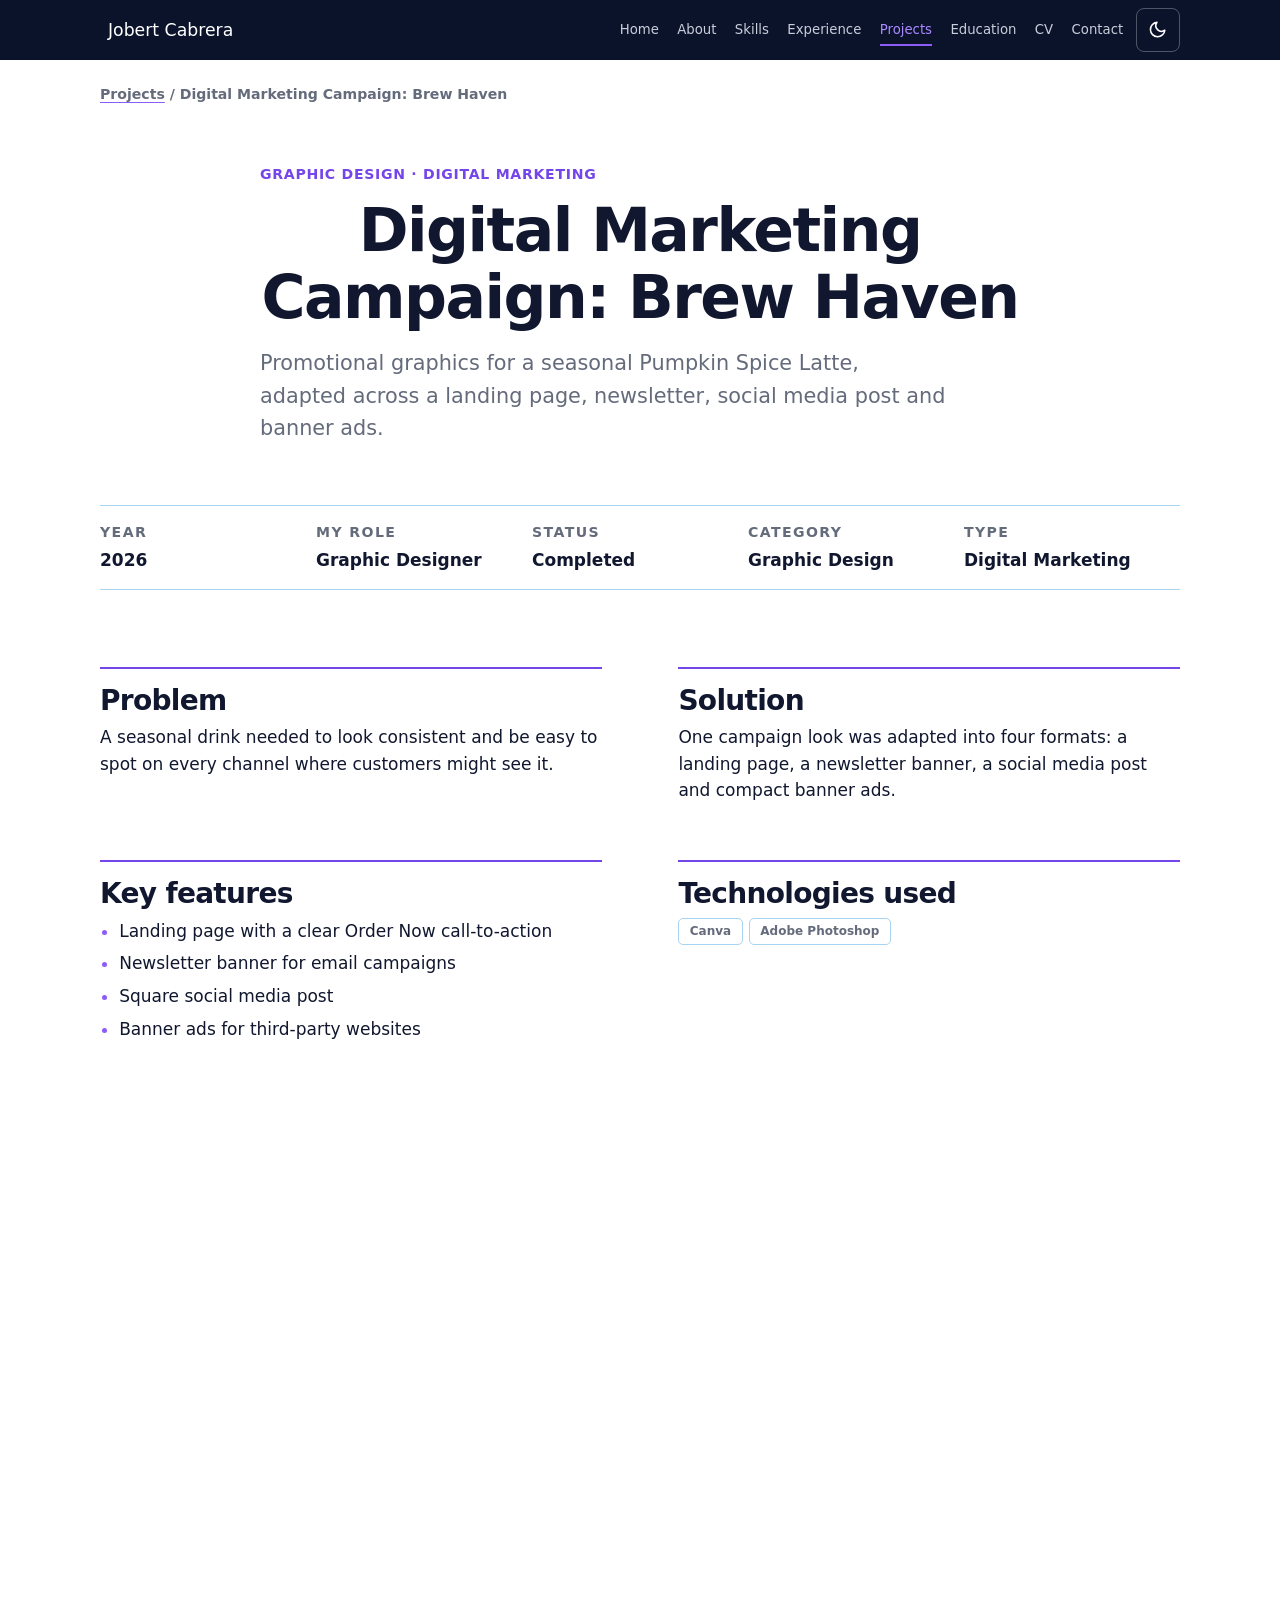
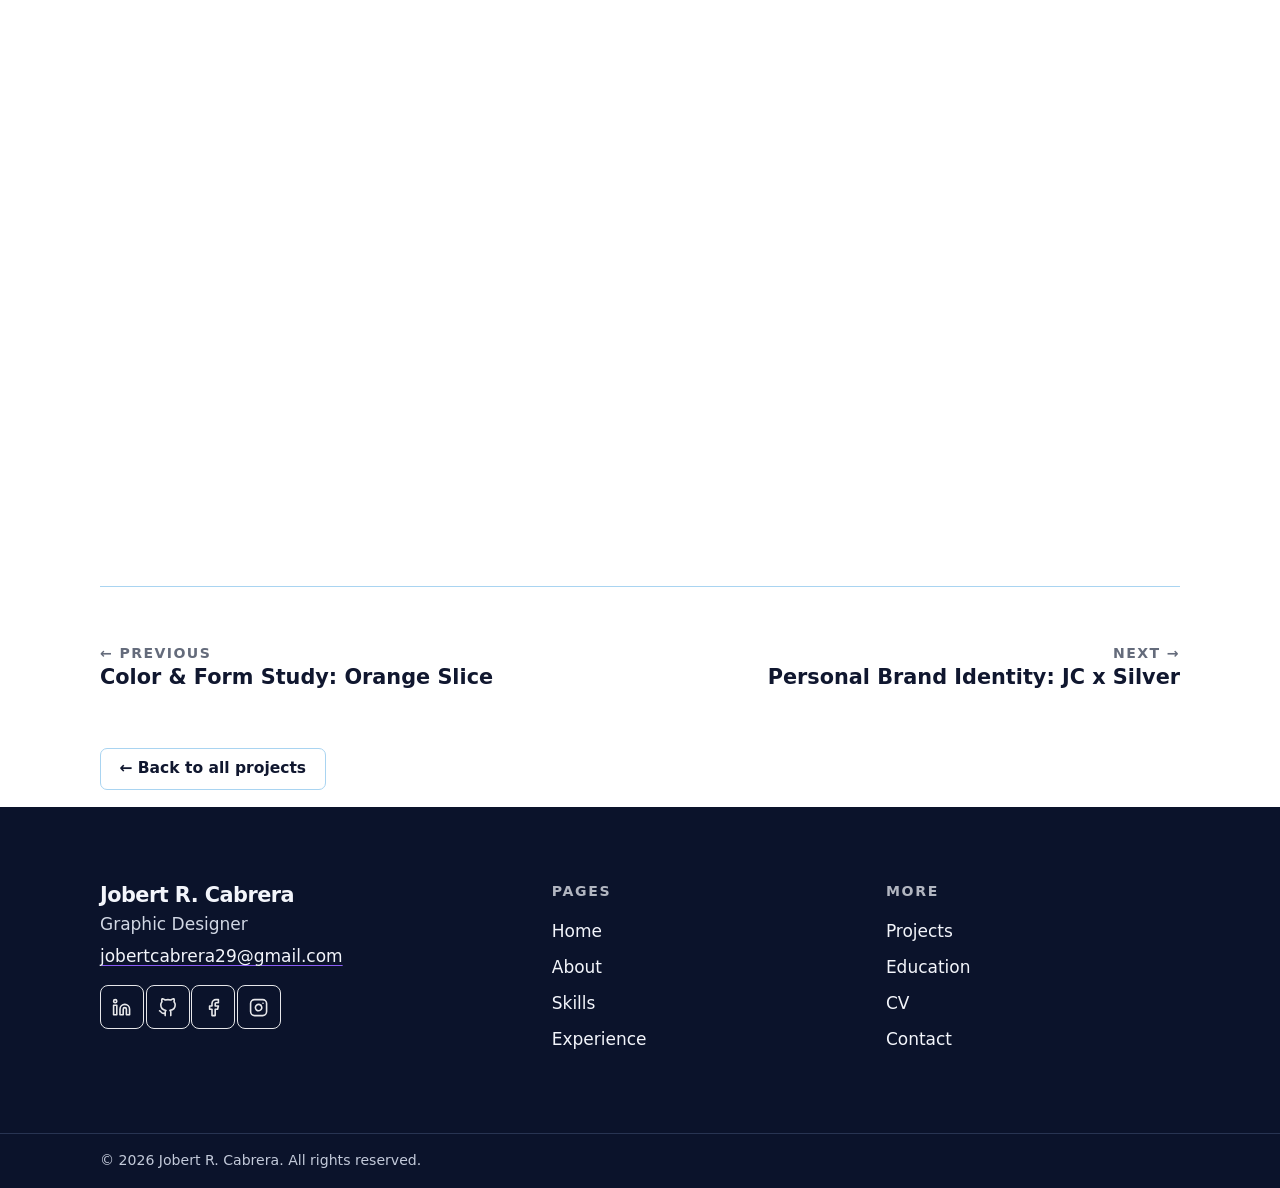
==== projects/brew-haven/index.html @ 99c91511 "Add files via upload" ====
<!DOCTYPE html>
<html lang="en">
<head>
<meta charset="utf-8">
<meta name="viewport" content="width=device-width, initial-scale=1">
<title>Digital Marketing Campaign: Brew Haven | Jobert Cabrera</title>
<meta name="description" content="Promotional graphics for a seasonal Pumpkin Spice Latte, adapted across a landing page, newsletter, social media post and banner ads.">
<meta name="author" content="Jobert R. Cabrera">
<link rel="canonical" href="https://YOUR-USERNAME.github.io/Web_Portfolio/projects/brew-haven/">
<meta property="og:type" content="website">
<meta property="og:site_name" content="Jobert Cabrera Portfolio">
<meta property="og:title" content="Digital Marketing Campaign: Brew Haven | Jobert Cabrera">
<meta property="og:description" content="Promotional graphics for a seasonal Pumpkin Spice Latte, adapted across a landing page, newsletter, social media post and banner ads.">
<meta property="og:url" content="https://YOUR-USERNAME.github.io/Web_Portfolio/projects/brew-haven/">
<meta property="og:image" content="https://YOUR-USERNAME.github.io/Web_Portfolio/assets/og-image.jpg">
<meta property="og:image:width" content="1200">
<meta property="og:image:height" content="630">
<meta property="og:image:alt" content="Jobert Cabrera, graphic designer, with a selection of brand and campaign artwork">
<meta name="twitter:card" content="summary_large_image">
<meta http-equiv="Content-Security-Policy" content="default-src 'self'; script-src 'self'; style-src 'self' https://fonts.googleapis.com; font-src https://fonts.gstatic.com; img-src 'self' data:; connect-src 'self' https://formspree.io; form-action https://formspree.io; object-src 'none'; base-uri 'self';">
<link rel="icon" type="image/svg+xml" href="../../favicon.svg">
<script src="../../js/theme-init.js"></script>
<link rel="preconnect" href="https://fonts.googleapis.com">
<link rel="preconnect" href="https://fonts.gstatic.com" crossorigin>
<link rel="stylesheet" href="https://fonts.googleapis.com/css2?family=Fraunces:ital,wght@0,400;0,600;1,400&family=Hanken+Grotesk:wght@400;500;600;700&display=swap">
<link rel="stylesheet" href="../../css/style.css">
</head>
<body data-root="../../" data-page="projects">
<a class="skip-link" href="#main">Skip to content</a>
<header id="site-header"><noscript><p class="container"><a href="../../index.html">Home</a> · <a href="../../projects.html">Projects</a> · <a href="../../contact.html">Contact</a></p></noscript></header>
<main id="main">
<div class="container">
  <article id="project-detail" data-id="brew-haven"><noscript><p>Please enable JavaScript to view this project, or return to the <a href="../../projects.html">Projects page</a>.</p></noscript></article>
</div>
</main>
<footer id="site-footer"></footer>
<script src="../../data/projects-data.js" defer></script>
<script src="../../js/site.js" defer></script>
<script src="../../js/projects.js" defer></script>
</body>
</html>
---- css/style.css ----
/* ==========================================================================
   Jobert Cabrera — Portfolio design system (single stylesheet)
   Sections: 1 Tokens · 2 Base · 3 Layout · 4 Header · 5 Buttons/tags
            6 Hero · 7 Cards & project grid · 8 Page sections · 9 Detail page
            10 Forms · 11 Footer · 12 Motion & utilities
   ========================================================================== */

/* 1. TOKENS ---------------------------------------------------------------- */
:root {
    color-scheme: light;
    --paper: #f5f2eb;
    --surface: #fbf9f4;
    --surface-2: #ece7dc;
    --ink: #16140f;
    --muted: #5a554a;
    --line: #d8d2c4;
    --accent: #b8381a;        /* text/links on paper (AA) */
    --accent-strong: #e0532a; /* decorative marks only */
    --on-ink: #f5f2eb;
    --mat: #ffffff;           /* neutral mat behind artwork, same in both themes */
    --ok: #1d6b3a;
    --err: #b3261e;
    --shadow: 0 1px 2px rgba(22, 20, 15, .06), 0 8px 24px rgba(22, 20, 15, .06);

    --font-display: "Fraunces", "Iowan Old Style", Georgia, "Times New Roman", serif;
    --font-body: "Hanken Grotesk", system-ui, -apple-system, "Segoe UI", Roboto, Arial, sans-serif;

    --step--1: clamp(.82rem, .8rem + .1vw, .9rem);
    --step-0: clamp(1rem, .97rem + .15vw, 1.0625rem);
    --step-1: clamp(1.15rem, 1.08rem + .35vw, 1.3rem);
    --step-2: clamp(1.4rem, 1.25rem + .7vw, 1.75rem);
    --step-3: clamp(1.8rem, 1.5rem + 1.4vw, 2.5rem);
    --step-4: clamp(2.3rem, 1.7rem + 2.8vw, 3.75rem);
    --step-5: clamp(2.9rem, 1.9rem + 4.6vw, 5.5rem);

    --space-1: .5rem;
    --space-2: 1rem;
    --space-3: 1.5rem;
    --space-4: 2.5rem;
    --space-5: clamp(3rem, 6vw, 5rem);
    --space-6: clamp(4rem, 9vw, 7.5rem);

    --radius: 6px;
    --radius-lg: 14px;
    --container: 1200px;
    --gutter: clamp(1rem, 4vw, 2.5rem);
    --header-h: 68px;
    --ease: cubic-bezier(.2, .7, .2, 1);
}

:root[data-theme="dark"] {
    --paper: #12110f;
    --surface: #1a1816;
    --surface-2: #26231f;
    --ink: #f2eee6;
    --muted: #aaa398;
    --line: #36322c;
    --accent: #ff8a5c;
    --accent-strong: #ff8a5c;
    --on-ink: #12110f;
    --ok: #6fd18f;
    --err: #ff8f86;
    --shadow: 0 1px 2px rgba(0, 0, 0, .4), 0 8px 24px rgba(0, 0, 0, .35);
    color-scheme: dark;
}

/* 2. BASE ------------------------------------------------------------------ */
*, *::before, *::after { box-sizing: border-box; }
html { -webkit-text-size-adjust: 100%; scroll-behavior: smooth; scroll-padding-top: calc(var(--header-h) + 1rem); }
body {
    margin: 0;
    background: var(--paper);
    color: var(--ink);
    font: 400 var(--step-0)/1.65 var(--font-body);
    text-rendering: optimizeLegibility;
    -webkit-font-smoothing: antialiased;
    overflow-x: hidden;
}
img, picture { display: block; max-width: 100%; }
.portrait__frame picture, .project-card__media picture, .shot__btn picture { width: 100%; height: 100%; }
h1, h2, h3, h4 { margin: 0; font-family: var(--font-display); font-weight: 600; line-height: 1.12; letter-spacing: -.015em; text-wrap: balance; }
h1 { font-size: var(--step-4); }
h2 { font-size: var(--step-3); }
h3 { font-size: var(--step-1); }
h4 { font-size: var(--step-0); font-family: var(--font-body); font-weight: 700; letter-spacing: 0; }
p { margin: 0 0 1em; text-wrap: pretty; }
ul, ol { margin: 0; padding: 0; }
a { color: inherit; text-decoration-color: var(--accent-strong); text-underline-offset: .2em; text-decoration-thickness: 1px; }
a:hover { color: var(--accent); }
:focus-visible { outline: 3px solid var(--accent); outline-offset: 3px; border-radius: 3px; }
::selection { background: var(--accent-strong); color: #16140f; }

.skip-link {
    position: absolute; left: var(--gutter); top: -4rem; z-index: 200;
    background: var(--ink); color: var(--on-ink); padding: .7rem 1rem; border-radius: var(--radius);
}
.skip-link:focus { top: .75rem; color: var(--on-ink); }

.visually-hidden {
    position: absolute !important; width: 1px; height: 1px; margin: -1px; padding: 0;
    overflow: hidden; clip: rect(0 0 0 0); white-space: nowrap; border: 0;
}

/* 3. LAYOUT ---------------------------------------------------------------- */
.container { width: 100%; max-width: var(--container); margin-inline: auto; padding-inline: var(--gutter); }
.section { padding-block: var(--space-6); }
.section--tight { padding-block: var(--space-5); }
.section--rule { border-top: 1px solid var(--line); }

.kicker {
    display: inline-flex; align-items: center; gap: .6rem;
    font: 700 var(--step--1)/1 var(--font-body); letter-spacing: .14em; text-transform: uppercase; color: var(--accent);
    margin-bottom: var(--space-2);
}
.kicker::before { content: ""; width: 2rem; height: 2px; background: var(--accent-strong); }

.page-head { padding-top: var(--space-5); padding-bottom: var(--space-4); max-width: 52rem; }
.page-head h1 { margin-bottom: var(--space-2); }
.lede { font-size: var(--step-1); color: var(--muted); max-width: 44rem; line-height: 1.55; }

.section-head { display: flex; justify-content: space-between; align-items: end; gap: var(--space-3); flex-wrap: wrap; margin-bottom: var(--space-4); }
.section-head h2 { max-width: 28ch; }

/* 4. HEADER ---------------------------------------------------------------- */
.site-header {
    min-height: var(--header-h);
    position: sticky; top: 0; z-index: 100;
    background: var(--paper); border-bottom: 1px solid var(--line);
}
.site-header__inner { display: flex; align-items: center; justify-content: space-between; gap: var(--space-2); min-height: var(--header-h); }
.brand { display: inline-flex; align-items: center; gap: .65rem; text-decoration: none; font: 600 1.15rem/1 var(--font-display); letter-spacing: -.01em; white-space: nowrap; }
.brand:hover { color: var(--ink); }
.brand__mark {
    display: grid; place-items: center; width: 2.25rem; height: 2.25rem; border-radius: var(--radius);
    background: var(--ink); color: var(--on-ink); font: 700 .95rem/1 var(--font-display); position: relative;
}
.brand__mark::after { content: ""; position: absolute; left: .55rem; right: .55rem; bottom: .38rem; height: 2px; background: var(--accent-strong); }

.nav { display: flex; align-items: center; gap: .25rem; }
.nav__list { display: flex; list-style: none; gap: .1rem; }
.nav__link {
    display: block; padding: .55rem .7rem; text-decoration: none; font-size: .95rem; font-weight: 600; color: var(--muted);
    border-radius: var(--radius); position: relative;
}
.nav__link:hover { color: var(--ink); }
.nav__link[aria-current="page"] { color: var(--ink); }
.nav__link[aria-current="page"]::after { content: ""; position: absolute; left: .7rem; right: .7rem; bottom: .2rem; height: 2px; background: var(--accent-strong); }

.icon-btn {
    display: inline-grid; place-items: center; width: 2.75rem; height: 2.75rem; padding: 0;
    background: transparent; color: var(--ink); border: 1px solid var(--line); border-radius: var(--radius); cursor: pointer;
    transition: border-color .2s, background-color .2s;
}
.icon-btn:hover { border-color: var(--ink); }
.icon-btn svg { width: 1.2rem; height: 1.2rem; }
.theme-toggle .icon-sun { display: none; }
:root[data-theme="dark"] .theme-toggle .icon-sun { display: block; }
:root[data-theme="dark"] .theme-toggle .icon-moon { display: none; }

.nav-toggle { display: none; }
.nav-toggle__bars, .nav-toggle__bars::before, .nav-toggle__bars::after {
    display: block; width: 1.25rem; height: 2px; background: currentColor; border-radius: 2px; transition: transform .25s var(--ease), background-color .2s;
}
.nav-toggle__bars { position: relative; }
.nav-toggle__bars::before, .nav-toggle__bars::after { content: ""; position: absolute; left: 0; }
.nav-toggle__bars::before { top: -6px; }
.nav-toggle__bars::after { top: 6px; }
.nav-toggle[aria-expanded="true"] .nav-toggle__bars { background: transparent; }
.nav-toggle[aria-expanded="true"] .nav-toggle__bars::before { transform: translateY(6px) rotate(45deg); }
.nav-toggle[aria-expanded="true"] .nav-toggle__bars::after { transform: translateY(-6px) rotate(-45deg); }

@media (max-width: 980px) {
    .nav-toggle { display: inline-grid; }
    .nav__list {
        position: absolute; left: 0; right: 0; top: 100%;
        flex-direction: column; gap: 0; padding: .5rem var(--gutter) 1.25rem;
        background: var(--paper); border-bottom: 1px solid var(--line); box-shadow: var(--shadow);
        visibility: hidden; opacity: 0; transform: translateY(-.5rem);
        transition: opacity .2s, transform .25s var(--ease), visibility 0s .25s;
    }
    .nav__list.is-open { visibility: visible; opacity: 1; transform: none; transition-delay: 0s; }
    .nav__link { padding: .95rem .25rem; font-size: 1.05rem; border-bottom: 1px solid var(--line); border-radius: 0; }
    .nav__link[aria-current="page"]::after { left: .25rem; right: auto; width: 2rem; bottom: .55rem; }
    .nav__list li:last-child .nav__link { border-bottom: 0; }
}

/* 5. BUTTONS / TAGS -------------------------------------------------------- */
.btn {
    display: inline-flex; align-items: center; justify-content: center; gap: .55rem;
    min-height: 2.9rem; padding: .7rem 1.4rem; border-radius: var(--radius); border: 1.5px solid var(--ink);
    font: 700 .97rem/1.2 var(--font-body); text-decoration: none; cursor: pointer; text-align: center;
    transition: background-color .2s, color .2s, border-color .2s, transform .2s var(--ease);
}
.btn svg { width: 1.05rem; height: 1.05rem; flex: none; transition: transform .2s var(--ease); }
.btn:hover svg.arrow { transform: translateX(3px); }
.btn--primary { background: var(--ink); color: var(--on-ink); }
.btn--primary:hover { background: var(--accent); border-color: var(--accent); color: var(--paper); }
:root[data-theme="dark"] .btn--primary:hover { color: #12110f; }
.btn--ghost { background: transparent; color: var(--ink); }
.btn--ghost:hover { background: var(--ink); color: var(--on-ink); }
.btn[aria-disabled="true"] { opacity: .55; cursor: not-allowed; pointer-events: none; }
.btn-row { display: flex; flex-wrap: wrap; gap: .75rem; }

.tags { display: flex; flex-wrap: wrap; gap: .4rem; list-style: none; }
.tag {
    display: inline-block; padding: .25rem .65rem; border: 1px solid var(--line); border-radius: 999px;
    font-size: var(--step--1); font-weight: 600; color: var(--muted); background: transparent; line-height: 1.4;
}
button.tag { cursor: pointer; font-family: inherit; }
button.tag:hover { border-color: var(--ink); color: var(--ink); }

.text-link { font-weight: 700; text-decoration: none; border-bottom: 1.5px solid var(--accent-strong); padding-bottom: 1px; }
.text-link:hover { color: var(--accent); }

/* 6. HERO ------------------------------------------------------------------ */
.hero { padding-block: var(--space-5) var(--space-6); }
.hero__grid { display: grid; grid-template-columns: minmax(0, 1.35fr) minmax(0, 1fr); gap: clamp(2rem, 6vw, 6rem); align-items: center; }
.hero h1 { font-size: var(--step-5); font-weight: 600; letter-spacing: -.03em; line-height: 1; margin-bottom: var(--space-3); }
.hero h1 em { font-style: italic; font-weight: 400; color: var(--accent); }
.hero__role { font: 700 var(--step--1)/1.2 var(--font-body); letter-spacing: .14em; text-transform: uppercase; color: var(--muted); margin-bottom: var(--space-3); }
.hero__tagline { font: italic 400 var(--step-2)/1.3 var(--font-display); margin-bottom: var(--space-2); max-width: 28ch; }
.hero__intro { color: var(--muted); max-width: 40rem; margin-bottom: var(--space-4); }
.portrait { margin: 0; position: relative; justify-self: end; width: min(100%, 26rem); }
.portrait__frame { aspect-ratio: 4 / 5; overflow: hidden; border-radius: 12rem 12rem var(--radius-lg) var(--radius-lg); background: var(--surface-2); border: 1px solid var(--line); }
.portrait__frame img { width: 100%; height: 100%; object-fit: cover; object-position: 50% 18%; }
.portrait__badge {
    position: absolute; left: -1.25rem; bottom: 1.75rem; background: var(--ink); color: var(--on-ink);
    padding: .6rem 1rem; border-radius: var(--radius); font-size: var(--step--1); font-weight: 700; line-height: 1.3; box-shadow: var(--shadow);
}
.portrait__badge span { display: block; font-weight: 500; opacity: .75; }

@media (max-width: 860px) {
    .hero__grid { grid-template-columns: 1fr; }
    .portrait { justify-self: start; width: min(100%, 19rem); order: -1; }
    .portrait__badge { left: auto; right: -.5rem; }
}

/* 7. CARDS & PROJECT GRID -------------------------------------------------- */
.project-grid { display: grid; grid-template-columns: repeat(auto-fill, minmax(min(100%, 19rem), 1fr)); gap: var(--space-4) var(--space-3); list-style: none; }
.project-grid--featured { grid-template-columns: repeat(3, minmax(0, 1fr)); }
@media (max-width: 900px) { .project-grid--featured { grid-template-columns: repeat(auto-fill, minmax(min(100%, 17rem), 1fr)); } }

.project-card { display: flex; flex-direction: column; position: relative; }
.project-card[hidden] { display: none; }
.project-card__media {
    display: block; aspect-ratio: 4 / 3; overflow: hidden; border-radius: var(--radius-lg); background: var(--mat);
    border: 1px solid var(--line); margin-bottom: var(--space-2);
}
.project-card__media img { width: 100%; height: 100%; object-fit: cover; transition: transform .6s var(--ease); }
.project-card:hover .project-card__media img { transform: scale(1.035); }
.project-card__meta { display: flex; flex-wrap: wrap; gap: .25rem .75rem; font-size: var(--step--1); font-weight: 700; letter-spacing: .06em; text-transform: uppercase; color: var(--accent); margin-bottom: .4rem; }
.project-card h3 { font-size: var(--step-2); margin-bottom: .5rem; }
.project-card h3 a { text-decoration: none; }
.project-card h3 a::after { content: ""; position: absolute; inset: 0; } /* whole card is clickable, one link in tab order */
.project-card:hover h3 a { color: var(--accent); }
.project-card p { color: var(--muted); font-size: .97rem; margin-bottom: 1rem; }
.project-card .tags { margin-top: auto; margin-bottom: 1rem; }
.project-card__foot { display: flex; justify-content: space-between; align-items: center; gap: 1rem; font-size: var(--step--1); color: var(--muted); border-top: 1px solid var(--line); padding-top: .8rem; }
.project-card__foot > span:last-child { white-space: nowrap; }
.project-card__foot a { position: relative; z-index: 2; font-weight: 700; }

/* Filters */
.filters { border-block: 1px solid var(--line); padding-block: var(--space-3); margin-bottom: var(--space-4); display: grid; gap: var(--space-2); }
.search-field { position: relative; }
.search-field svg { position: absolute; left: 1rem; top: 50%; transform: translateY(-50%); width: 1.15rem; height: 1.15rem; color: var(--muted); pointer-events: none; }
.search-field input[type="search"] { padding-left: 2.9rem; }
.filter-selects { display: grid; grid-template-columns: repeat(4, minmax(0, 1fr)); gap: var(--space-2); }
@media (max-width: 760px) { .filter-selects { grid-template-columns: repeat(2, minmax(0, 1fr)); } }
@media (max-width: 420px) { .filter-selects { grid-template-columns: 1fr; } }
.filters__status { display: flex; flex-wrap: wrap; align-items: center; gap: .6rem 1rem; min-height: 2.25rem; }
.filters__count { font-weight: 700; margin: 0; }
.active-filters { display: flex; flex-wrap: wrap; gap: .4rem; list-style: none; }
.active-filters .tag { display: inline-flex; align-items: center; gap: .4rem; color: var(--ink); border-color: var(--ink); padding-right: .5rem; }
.active-filters .tag span[aria-hidden] { font-size: 1.1em; line-height: 1; }
.empty-state { border: 1.5px dashed var(--line); border-radius: var(--radius-lg); padding: var(--space-5) var(--space-3); text-align: center; }
.empty-state h2 { font-size: var(--step-2); margin-bottom: .5rem; }
.empty-state p { color: var(--muted); }

/* 8. PAGE SECTIONS --------------------------------------------------------- */
.pillars { display: grid; grid-template-columns: repeat(3, minmax(0, 1fr)); gap: var(--space-4); list-style: none; counter-reset: pillar; }
.pillars li { border-top: 2px solid var(--ink); padding-top: var(--space-2); counter-increment: pillar; }
.pillars li::before { content: counter(pillar, decimal-leading-zero); display: block; font: 600 var(--step--1)/1 var(--font-body); letter-spacing: .12em; color: var(--accent); margin-bottom: .75rem; }
.pillars h3 { margin-bottom: .5rem; }
.pillars p { color: var(--muted); margin: 0; }
@media (max-width: 760px) { .pillars { grid-template-columns: 1fr; gap: var(--space-3); } }

.cta-band { background: var(--ink); color: var(--on-ink); border-radius: var(--radius-lg); padding: var(--space-5) clamp(1.5rem, 5vw, 4rem); display: flex; justify-content: space-between; align-items: center; gap: var(--space-3); flex-wrap: wrap; }
.cta-band h2 { max-width: 20ch; color: inherit; }
.cta-band .btn--primary { background: var(--on-ink); color: var(--ink); border-color: var(--on-ink); }
.cta-band .btn--primary:hover { background: var(--accent-strong); border-color: var(--accent-strong); color: #16140f; }
.cta-band .btn--ghost { color: var(--on-ink); border-color: var(--on-ink); }
.cta-band .btn--ghost:hover { background: var(--on-ink); color: var(--ink); }

.about-grid { display: grid; grid-template-columns: minmax(0, 1fr) minmax(0, 1.5fr); gap: clamp(2rem, 6vw, 5rem); align-items: start; }
.about-grid .portrait { justify-self: start; position: sticky; top: calc(var(--header-h) + 1.5rem); }
@media (max-width: 860px) { .about-grid { grid-template-columns: 1fr; } .about-grid .portrait { position: static; width: min(100%, 19rem); } }
.prose p { max-width: 42rem; }
.facts { display: grid; grid-template-columns: max-content 1fr; gap: 0 var(--space-3); margin: var(--space-4) 0 0; border-top: 1px solid var(--line); }
.facts dt, .facts dd { padding: .85rem 0; border-bottom: 1px solid var(--line); margin: 0; }
.facts dt { font-size: var(--step--1); font-weight: 700; letter-spacing: .08em; text-transform: uppercase; color: var(--muted); padding-top: 1rem; }
.facts dd { overflow-wrap: anywhere; }
@media (max-width: 520px) { .facts { grid-template-columns: 1fr; } .facts dt { border-bottom: 0; padding-bottom: 0; } }

.skill-groups { display: grid; grid-template-columns: repeat(2, minmax(0, 1fr)); gap: var(--space-3); }
@media (max-width: 760px) { .skill-groups { grid-template-columns: 1fr; } }
.skill-group { border: 1px solid var(--line); border-radius: var(--radius-lg); padding: var(--space-3); background: var(--surface); }
.skill-group--wide { grid-column: 1 / -1; }
.skill-group h2 { font-size: var(--step-2); margin-bottom: .35rem; }
.skill-group > p { color: var(--muted); font-size: .95rem; }
.skill-list { list-style: none; margin-top: var(--space-2); }
.skill-list li { display: flex; justify-content: space-between; align-items: center; gap: 1rem; padding: .8rem 0; border-top: 1px solid var(--line); }
.skill-list .level { font-size: var(--step--1); font-weight: 700; color: var(--accent); letter-spacing: .04em; white-space: nowrap; }
.skill-group .tags { margin-top: var(--space-2); }

.timeline { list-style: none; position: relative; margin-left: .6rem; padding-left: var(--space-4); border-left: 2px solid var(--line); }
.timeline__item { position: relative; padding-bottom: var(--space-4); }
.timeline__item::before { content: ""; position: absolute; left: calc(-1 * var(--space-4) - 7px); top: .45rem; width: 12px; height: 12px; border-radius: 50%; background: var(--accent-strong); box-shadow: 0 0 0 4px var(--paper); }
.timeline__date { font-size: var(--step--1); font-weight: 700; letter-spacing: .1em; text-transform: uppercase; color: var(--accent); margin-bottom: .35rem; }
.timeline__org { color: var(--muted); margin-bottom: var(--space-2); }
.timeline h2 { font-size: var(--step-2); }
.timeline h4 { margin: var(--space-2) 0 .4rem; }
.bullet-list { padding-left: 1.2rem; }
.bullet-list li { margin-bottom: .4rem; }
.bullet-list li::marker { color: var(--accent-strong); }

.card { background: var(--surface); border: 1px solid var(--line); border-radius: var(--radius-lg); padding: var(--space-3); }
.card h2 { font-size: var(--step-2); }
.card-grid { display: grid; grid-template-columns: repeat(auto-fit, minmax(min(100%, 20rem), 1fr)); gap: var(--space-3); }
.card .date { color: var(--accent); font-weight: 700; font-size: var(--step--1); letter-spacing: .08em; text-transform: uppercase; }

.notice { border-left: 4px solid var(--accent-strong); background: var(--surface-2); padding: var(--space-2) var(--space-3); border-radius: 0 var(--radius) var(--radius) 0; margin-top: var(--space-3); }
.notice p { margin: 0; }
.notice[hidden] { display: none; }

.cv-card { max-width: 40rem; }
.cv-card h2 { margin-bottom: .25rem; }

.error-page { text-align: center; padding-block: var(--space-6); }
.error-page__code { font: 600 clamp(6rem, 22vw, 14rem)/.9 var(--font-display); color: var(--accent); letter-spacing: -.04em; display: block; margin-bottom: var(--space-2); }
.error-page .btn-row { justify-content: center; margin-top: var(--space-3); }

/* 9. PROJECT DETAIL -------------------------------------------------------- */
.crumbs { font-size: var(--step--1); font-weight: 600; color: var(--muted); padding-top: var(--space-3); }
.crumbs a { color: var(--muted); }
.crumbs a:hover { color: var(--accent); }
.detail-head { padding-block: var(--space-4) var(--space-4); max-width: 56rem; }
.detail-head h1 { margin-bottom: var(--space-2); font-size: var(--step-4); }
.meta-grid { display: grid; grid-template-columns: repeat(auto-fit, minmax(9rem, 1fr)); gap: 0; border-block: 1px solid var(--line); margin: 0 0 var(--space-5); }
.meta-grid div { padding: 1rem 1rem 1rem 0; }
.meta-grid dt { font-size: var(--step--1); font-weight: 700; letter-spacing: .1em; text-transform: uppercase; color: var(--muted); margin-bottom: .2rem; }
.meta-grid dd { margin: 0; font-weight: 600; }
.detail-cols { display: grid; grid-template-columns: repeat(2, minmax(0, 1fr)); gap: var(--space-4) clamp(2rem, 6vw, 5rem); margin-bottom: var(--space-5); }
.detail-cols h2 { font-size: var(--step-2); margin-bottom: var(--space-1); padding-top: var(--space-2); border-top: 2px solid var(--ink); }
.detail-cols .wide { grid-column: 1 / -1; }
@media (max-width: 760px) { .detail-cols { grid-template-columns: 1fr; } }

.gallery { display: grid; grid-template-columns: repeat(2, minmax(0, 1fr)); gap: var(--space-3); list-style: none; margin-bottom: var(--space-5); }
.gallery--lead li:first-child, .gallery li:only-child { grid-column: 1 / -1; }
.gallery li:only-child { max-width: 52rem; }
@media (max-width: 640px) { .gallery { grid-template-columns: 1fr; } }
.shot { margin: 0; }
.shot__btn { display: block; width: 100%; padding: 0; border: 1px solid var(--line); border-radius: var(--radius-lg); overflow: hidden; background: var(--mat); cursor: zoom-in; aspect-ratio: 4 / 3; }
.gallery--lead li:first-child .shot__btn { aspect-ratio: 16 / 9; }
.gallery li:only-child .shot__btn { aspect-ratio: 4 / 3; }
.shot__btn img { width: 100%; height: 100%; object-fit: contain; transition: transform .5s var(--ease); }
.shot__btn:hover img { transform: scale(1.02); }
.shot figcaption { padding-top: .75rem; }
.shot figcaption strong { display: block; font-family: var(--font-display); font-size: var(--step-1); font-weight: 600; }
.shot figcaption span { color: var(--muted); font-size: .95rem; }

.pager { display: grid; grid-template-columns: 1fr 1fr; gap: var(--space-3); border-top: 1px solid var(--line); padding-top: var(--space-4); }
.pager a { text-decoration: none; display: block; padding: var(--space-2) 0; }
.pager a:last-child { text-align: right; }
.pager small { display: block; font-size: var(--step--1); font-weight: 700; letter-spacing: .1em; text-transform: uppercase; color: var(--muted); }
.pager strong { font: 600 var(--step-1)/1.25 var(--font-display); }
.pager a:hover strong { color: var(--accent); }

.lightbox { border: 0; padding: 0; background: transparent; max-width: 100vw; max-height: 100vh; width: 100%; height: 100%; color: #fff; }
.lightbox::backdrop { background: rgba(10, 9, 8, .92); }
.lightbox__inner { display: grid; grid-template-rows: 1fr auto; height: 100%; padding: 1rem; gap: .75rem; }
.lightbox__stage { min-height: 0; display: grid; place-items: center; }
.lightbox__stage img { max-width: 100%; max-height: 100%; object-fit: contain; background: var(--mat); border-radius: var(--radius); }
.lightbox__bar { display: flex; align-items: center; justify-content: space-between; gap: 1rem; }
.lightbox__bar p { margin: 0; font-size: .95rem; }
.lightbox .icon-btn { color: #fff; border-color: rgba(255, 255, 255, .4); background: rgba(255, 255, 255, .08); }
.lightbox .icon-btn:hover { border-color: #fff; }

/* 10. FORMS ---------------------------------------------------------------- */
.contact-grid { display: grid; grid-template-columns: minmax(0, 1.4fr) minmax(0, 1fr); gap: clamp(2rem, 5vw, 4rem); align-items: start; }
@media (max-width: 900px) { .contact-grid { grid-template-columns: 1fr; } }
.form { display: grid; gap: var(--space-3); }
.form__row { display: grid; grid-template-columns: 1fr 1fr; gap: var(--space-3); }
@media (max-width: 600px) { .form__row { grid-template-columns: 1fr; } }
.field label, .field .label { display: block; font-weight: 700; font-size: .95rem; margin-bottom: .4rem; }
.field .req { color: var(--accent); }
input[type="text"], input[type="email"], input[type="search"], select, textarea {
    width: 100%; min-height: 3rem; padding: .7rem .9rem; font: inherit; color: var(--ink);
    background: var(--surface); border: 1.5px solid var(--line); border-radius: var(--radius); transition: border-color .2s, box-shadow .2s;
}
select { appearance: none; padding-right: 2.4rem; background-image: url("data:image/svg+xml,%3Csvg xmlns='http://www.w3.org/2000/svg' viewBox='0 0 24 24' fill='none' stroke='%23888' stroke-width='2.5' stroke-linecap='round' stroke-linejoin='round'%3E%3Cpath d='m6 9 6 6 6-6'/%3E%3C/svg%3E"); background-repeat: no-repeat; background-position: right .75rem center; background-size: 1.1rem; }
textarea { min-height: 9rem; resize: vertical; }
input::placeholder, textarea::placeholder { color: var(--muted); opacity: .8; }
input:hover, select:hover, textarea:hover { border-color: var(--muted); }
input:focus-visible, select:focus-visible, textarea:focus-visible { outline: 3px solid var(--accent); outline-offset: 1px; border-color: var(--ink); }
.field[data-invalid="true"] input, .field[data-invalid="true"] textarea { border-color: var(--err); }
.field__error { color: var(--err); font-size: .9rem; font-weight: 600; margin: .35rem 0 0; min-height: 0; }
.field__error:empty { display: none; }
.field__hint { color: var(--muted); font-size: .85rem; margin: .35rem 0 0; text-align: right; }
.hp { position: absolute; left: -9999px; width: 1px; height: 1px; overflow: hidden; }
.form-status { padding: var(--space-2); border-radius: var(--radius); border: 1.5px solid var(--line); font-weight: 600; }
.form-status[hidden] { display: none; }
.form-status[data-state="success"] { border-color: var(--ok); color: var(--ok); }
.form-status[data-state="error"] { border-color: var(--err); color: var(--err); }
.form-status a { color: inherit; }

.info-panel { background: var(--ink); color: var(--on-ink); border-radius: var(--radius-lg); padding: var(--space-4) var(--space-3); }
.info-panel a { color: inherit; }
.info-panel a:hover { color: var(--accent-strong); }
.info-panel h2 { font-size: var(--step-2); color: inherit; margin-bottom: var(--space-2); }
.info-panel dl { margin: 0 0 var(--space-3); }
.info-panel dt { font-size: var(--step--1); font-weight: 700; letter-spacing: .1em; text-transform: uppercase; opacity: .65; margin-top: var(--space-2); }
.info-panel dd { margin: .15rem 0 0; overflow-wrap: anywhere; }
.status-pill { display: inline-flex; align-items: center; gap: .5rem; font-size: var(--step--1); font-weight: 700; margin-bottom: var(--space-2); }
.status-pill::before { content: ""; width: .6rem; height: .6rem; border-radius: 50%; background: #5fd38a; }
.socials { display: flex; flex-wrap: wrap; gap: .5rem; list-style: none; }
.socials a { display: inline-grid; place-items: center; width: 2.75rem; height: 2.75rem; border: 1px solid currentColor; border-radius: var(--radius); opacity: .9; transition: background-color .2s, color .2s; }
.socials a:hover { background: var(--accent-strong); border-color: var(--accent-strong); color: #16140f; opacity: 1; }
.socials svg { width: 1.2rem; height: 1.2rem; }

/* 11. FOOTER --------------------------------------------------------------- */
.site-footer { border-top: 1px solid var(--line); background: var(--surface); margin-top: var(--space-6); }
.site-footer__grid { display: grid; grid-template-columns: 1.4fr 1fr 1fr; gap: var(--space-4); padding-block: var(--space-5); }
@media (max-width: 760px) { .site-footer__grid { grid-template-columns: 1fr; gap: var(--space-3); } }
.site-footer h2 { font-size: var(--step-1); margin-bottom: .25rem; }
.site-footer h3 { font: 700 var(--step--1)/1 var(--font-body); letter-spacing: .12em; text-transform: uppercase; color: var(--muted); margin-bottom: var(--space-2); }
.site-footer p { margin-bottom: .35rem; color: var(--muted); }
.site-footer ul { list-style: none; display: grid; gap: .1rem; }
.site-footer li a { display: inline-block; padding: .25rem 0; text-decoration: none; }
.site-footer li a:hover { text-decoration: underline; }
.site-footer .socials { display: flex; margin-top: var(--space-2); }
.site-footer .socials a { display: inline-grid; padding: 0; color: var(--ink); }
.site-footer__legal { border-top: 1px solid var(--line); padding-block: var(--space-2); font-size: var(--step--1); color: var(--muted); }
.site-footer__legal p { margin: 0; }

/* 12. MOTION & UTILITIES --------------------------------------------------- */
.js .reveal { opacity: 0; transform: translateY(14px); transition: opacity .7s var(--ease), transform .7s var(--ease); }
.js .reveal.is-visible { opacity: 1; transform: none; }
.mt-3 { margin-top: var(--space-3); }
.mt-4 { margin-top: var(--space-4); }

@media (prefers-reduced-motion: reduce) {
    html { scroll-behavior: auto; }
    *, *::before, *::after { animation-duration: .01ms !important; transition-duration: .01ms !important; transition-delay: 0s !important; }
    .js .reveal { opacity: 1; transform: none; }
}

@media print {
    .site-header, .site-footer, .cta-band, .skip-link { display: none; }
    body { background: #fff; color: #000; }
}

/* ==========================================================================
   FIGMA-ALIGNED RESPONSIVE POLISH (Oct 2026)
   Keeps the original navy / white / violet identity from the mobile mockup.
   These are intentional overrides of the earlier editorial theme.
   ========================================================================== */
:root {
  color-scheme: light;
  --paper: #ffffff;
  --surface: #ffffff;
  --surface-2: #f5f7fb;
  --ink: #10172f;
  --muted: #646b7b;
  --line: #a9d4f1;
  --accent: #7445e8;
  --accent-strong: #8b5cf6;
  --on-ink: #ffffff;
  --mat: #ffffff;
  --shadow: 0 5px 18px rgba(16, 23, 47, .07);
  --font-display: "Hanken Grotesk", "Poppins", system-ui, -apple-system, "Segoe UI", sans-serif;
  --font-body: "Hanken Grotesk", "Poppins", system-ui, -apple-system, "Segoe UI", sans-serif;
  --radius: 8px;
  --radius-lg: 10px;
  --container: 1160px;
  --header-h: 60px;
}
:root[data-theme="dark"] {
  --paper: #10172f;
  --surface: #151e3b;
  --surface-2: #202a49;
  --ink: #f7f8fc;
  --muted: #c3c9d8;
  --line: #45627e;
  --accent: #b59aff;
  --accent-strong: #9c7aff;
  --on-ink: #ffffff;
  --mat: #ffffff;
  --shadow: 0 5px 20px rgba(0, 0, 0, .22);
}
html { scroll-padding-top: calc(var(--header-h) + .75rem); }
body { line-height: 1.55; }
h1, h2, h3, h4 { font-family: var(--font-display); letter-spacing: -.025em; }
h1 { font-size: clamp(2rem, 3.4vw, 3.1rem); }
h2 { font-size: clamp(1.55rem, 2.5vw, 2.2rem); }
h3 { font-size: clamp(1.08rem, 1.6vw, 1.35rem); }
.container { max-width: var(--container); }

/* Navy bar and footer mirror the Figma screens. */
.site-header { background: #0b132b; color: #fff; border: 0; min-height: var(--header-h); }
.site-header__inner { min-height: var(--header-h); gap: 1rem; }
.brand { color: #fff; font: 500 1.08rem/1.1 var(--font-body); letter-spacing: 0; gap: .5rem; }
.brand:hover { color: #fff; }
.brand__mark { width: 0; height: 0; padding: 0; overflow: hidden; border: 0; background: transparent; font-size: 0; }
.brand__mark::after { display: none; }
.nav { gap: .25rem; }
.nav__list { gap: .05rem; }
.nav__link { color: #c9cedb; font-size: .83rem; font-weight: 500; padding: .55rem .55rem; }
.nav__link:hover, .nav__link[aria-current="page"] { color: #a98aff; }
.nav__link[aria-current="page"]::after { height: 2px; left: .55rem; right: .55rem; bottom: .2rem; background: #8b5cf6; }
.icon-btn { color: #fff; border-color: rgba(255,255,255,.28); }
.nav-toggle__bars, .nav-toggle__bars::before, .nav-toggle__bars::after { background: currentColor; }
@media (max-width: 980px) {
  .nav__list { background: #0b132b; border-bottom: 1px solid #283452; }
  .nav__link { color: #f4f5fa; border-color: #283452; padding: .8rem .25rem; }
  .nav__link:hover, .nav__link[aria-current="page"] { color: #b79cff; }
}

/* Home hero: compact, centered introduction like the reference. */
body[data-page="home"] .hero { padding-block: clamp(1.5rem, 4vw, 2.8rem) clamp(2rem, 4vw, 3.2rem); }
body[data-page="home"] .hero__grid { display: block; max-width: 780px; }
body[data-page="home"] .hero__grid > div:first-child {
  border: 1px solid var(--line); border-radius: 10px; padding: clamp(1.25rem, 4vw, 2rem);
  box-shadow: var(--shadow); text-align: center; background: var(--surface);
}
body[data-page="home"] .hero__role { text-transform: none; letter-spacing: 0; color: var(--muted); font-size: .9rem; margin-bottom: .45rem; }
body[data-page="home"] .hero h1 { font-size: clamp(2rem, 4.5vw, 3rem); line-height: 1.1; margin-bottom: .4rem; }
body[data-page="home"] .hero h1 em { font-style: normal; color: var(--ink); }
body[data-page="home"] .hero__tagline { display: none; }
body[data-page="home"] .hero__intro { color: var(--ink); max-width: 55ch; margin: .85rem auto 1.2rem; font-size: .98rem; text-align: left; }
body[data-page="home"] .hero .btn-row { justify-content: center; }
body[data-page="home"] .hero .portrait { display: none; }

/* Simple centered page titles, card edges, and violet calls to action. */
.page-head { padding-top: clamp(2rem, 5vw, 3.25rem); padding-bottom: clamp(1.5rem, 3vw, 2.25rem); max-width: 760px; }
.page-head .kicker { display: none; }
.page-head h1 { text-align: center; margin: 0 auto .65rem; }
.page-head .lede { text-align: center; margin-inline: auto; font-size: .98rem; }
.kicker { color: var(--accent); letter-spacing: .05em; }
.kicker::before { display: none; }
.btn { border-radius: 7px; min-height: 2.65rem; padding: .65rem 1.15rem; font-weight: 700; }
.btn--primary { background: #8b5cf6; color: #fff; border-color: #8b5cf6; }
.btn--primary:hover { background: #7041dc; border-color: #7041dc; color: #fff; }
.btn--ghost { border-color: var(--line); color: var(--ink); }
.btn--ghost:hover { background: #0b132b; border-color: #0b132b; color: #fff; }
.text-link { color: var(--accent); border-color: var(--accent); }
.section { padding-block: clamp(2rem, 5vw, 3.6rem); }
.section--tight { padding-block: clamp(1.75rem, 4vw, 3rem); }
.section--rule { border-top-color: #e8edf4; }
.section-head { align-items: center; margin-bottom: 1.3rem; }
.section-head .kicker { margin-bottom: .35rem; }
.section-head h2 { max-width: none; }

/* Project cards: clean white cards with the light-blue outline in Figma. */
.project-grid { grid-template-columns: repeat(2, minmax(0, 1fr)); gap: 1.35rem; }
.project-grid--featured { grid-template-columns: repeat(3, minmax(0, 1fr)); }
.project-card { min-width: 0; padding: .75rem; border: 1px solid var(--line); border-radius: 10px; background: var(--surface); box-shadow: 0 2px 8px rgba(16,23,47,.035); }
.project-card__media { aspect-ratio: 1.35 / 1; border: 0; border-radius: 7px; margin-bottom: .8rem; background: #f6f6f6; }
.project-card__media img { object-fit: contain; }
.project-card__meta { font-size: .7rem; color: var(--muted); letter-spacing: .02em; }
.project-card h3 { font-size: 1.08rem; line-height: 1.25; margin-bottom: .4rem; }
.project-card h3 a::after { border-radius: 10px; }
.project-card p { font-size: .88rem; line-height: 1.45; }
.project-card .tags { gap: .3rem; }
.tag { border-color: var(--line); border-radius: 5px; font-size: .75rem; }
.project-card__foot { border-top-color: #e8edf4; font-size: .78rem; }
.project-grid--featured .project-card { text-align: center; }
.project-grid--featured .project-card__media { aspect-ratio: 1.2 / 1; }
.filters { border: 1px solid var(--line); border-radius: 10px; padding: 1rem; }
.field input, .field select, .field textarea { border-color: var(--line); border-radius: 7px; }

/* About, skills, education and contact remain easy to scan at all widths. */
.about-grid { gap: clamp(1.5rem, 4vw, 3rem); }
.about-grid .portrait { top: calc(var(--header-h) + 1rem); }
.portrait__frame { border-radius: 10px; border-color: var(--line); aspect-ratio: 4 / 5; }
.portrait__badge { background: #0b132b; color: #fff; border-radius: 7px; }
.facts { border: 1px solid var(--line); border-radius: 10px; padding: 1rem; }
.pillars { gap: 1rem; }
.pillars li { border: 1px solid var(--line); border-radius: 10px; padding: 1rem; counter-increment: pillar; }
.pillars li::before { color: var(--accent); }
.cta-band { background: #0b132b; color: #fff; border-radius: 10px; }
.cta-band .btn--ghost { color: #fff; border-color: #75809b; }
.cta-band .btn--ghost:hover { background: #fff; color: #0b132b; }
.contact-grid { gap: clamp(1.5rem, 4vw, 3rem); }
.form { border: 1px solid var(--line); border-radius: 10px; padding: clamp(1rem, 3vw, 1.5rem); }
.form-status { border-radius: 7px; }
.site-footer { margin-top: clamp(2.5rem, 6vw, 4rem); background: #0b132b; color: #fff; border: 0; }
.site-footer h2, .site-footer h3, .site-footer p, .site-footer li a, .site-footer a { color: #f3f5fb; }
.site-footer h3 { opacity: .72; }
.site-footer p { color: #d1d7e4; }
.site-footer .socials a { color: #fff; }
.site-footer__legal { border-top-color: #283452; color: #c3cada; }
.site-footer__legal p { color: #c3cada; }

/* Tablet: use two columns where it helps, without squeezing text. */
@media (max-width: 900px) {
  .project-grid--featured { grid-template-columns: repeat(2, minmax(0, 1fr)); }
  .hero__grid { gap: 2rem; }
  .about-grid { grid-template-columns: minmax(0, .8fr) minmax(0, 1.2fr); }
  .site-footer__grid { grid-template-columns: 1.4fr 1fr; }
}
@media (max-width: 640px) {
  :root { --gutter: 1rem; --header-h: 56px; }
  .site-header__inner { gap: .4rem; }
  .brand { font-size: .98rem; }
  .nav { gap: .35rem; }
  .icon-btn { width: 2.45rem; height: 2.45rem; }
  .project-grid, .project-grid--featured { grid-template-columns: minmax(0, 1fr); gap: 1rem; }
  .project-card { padding: .7rem; }
  .project-card__media { aspect-ratio: 1.45 / 1; }
  .project-grid--featured .project-card__media { aspect-ratio: 1.5 / 1; }
  .section-head { align-items: flex-start; }
  .about-grid { grid-template-columns: 1fr; }
  .about-grid .portrait { position: relative; top: auto; width: min(100%, 15rem); justify-self: center; }
  .form__row { grid-template-columns: 1fr; }
  .contact-grid { grid-template-columns: 1fr; }
  .pillars { grid-template-columns: 1fr; }
  .site-footer__grid { grid-template-columns: 1fr 1fr; gap: 1.25rem; padding-block: 1.75rem; }
  .site-footer__grid > div:first-child { grid-column: 1 / -1; }
  .cta-band { align-items: flex-start; }
}
@media (max-width: 380px) {
  .site-footer__grid { grid-template-columns: 1fr; }
  .site-footer__grid > div:first-child { grid-column: auto; }
  body[data-page="home"] .hero__grid > div:first-child { padding: 1rem; }
  body[data-page="home"] .hero .btn-row .btn { width: 100%; }
}
@media (prefers-reduced-motion: reduce) {
  *, *::before, *::after { scroll-behavior: auto !important; animation-duration: .01ms !important; animation-iteration-count: 1 !important; transition-duration: .01ms !important; }
}
.skill-groups { gap: 1rem; }
.skill-group { border-radius: 10px; padding: clamp(1rem, 2.5vw, 1.4rem); }
.skill-group h2 { font-size: 1.2rem; }
.skill-list li { padding: .7rem 0; }
.skill-list .level { color: var(--muted); font-weight: 500; letter-spacing: 0; }
.skill-group .tags { gap: .45rem; }
.skill-group .tag { flex: 1 1 9rem; text-align: center; padding: .65rem .8rem; background: var(--surface); }
.info-panel { background: #0b132b; border-radius: 10px; }
.detail-head { max-width: 760px; margin-inline: auto; }
.detail-head h1 { text-align: center; }
.detail-cols h2 { border-color: var(--accent); }
.shot__btn { border-color: var(--line); border-radius: 10px; }

.page-head {
    max-width: 760px;
    margin-inline: auto !important;
    text-align: center !important;
}
.page-head h1, 
.page-head .lede, 
.page-head .kicker {
    text-align: center !important;
    margin-inline: auto !important;
}

body {
    display: flex;
    flex-direction: column;
    min-height: 100vh;
}

body {
    display: flex;
    flex-direction: column;
    min-height: 100vh;
}

main {
    flex: 1 0 auto;
    display: flex;
    flex-direction: column;
}

.cv-card {
    margin-inline: auto !important;
    width: 100%;
    max-width: 40rem;
}

.site-footer {
    margin-top: auto !important;
}
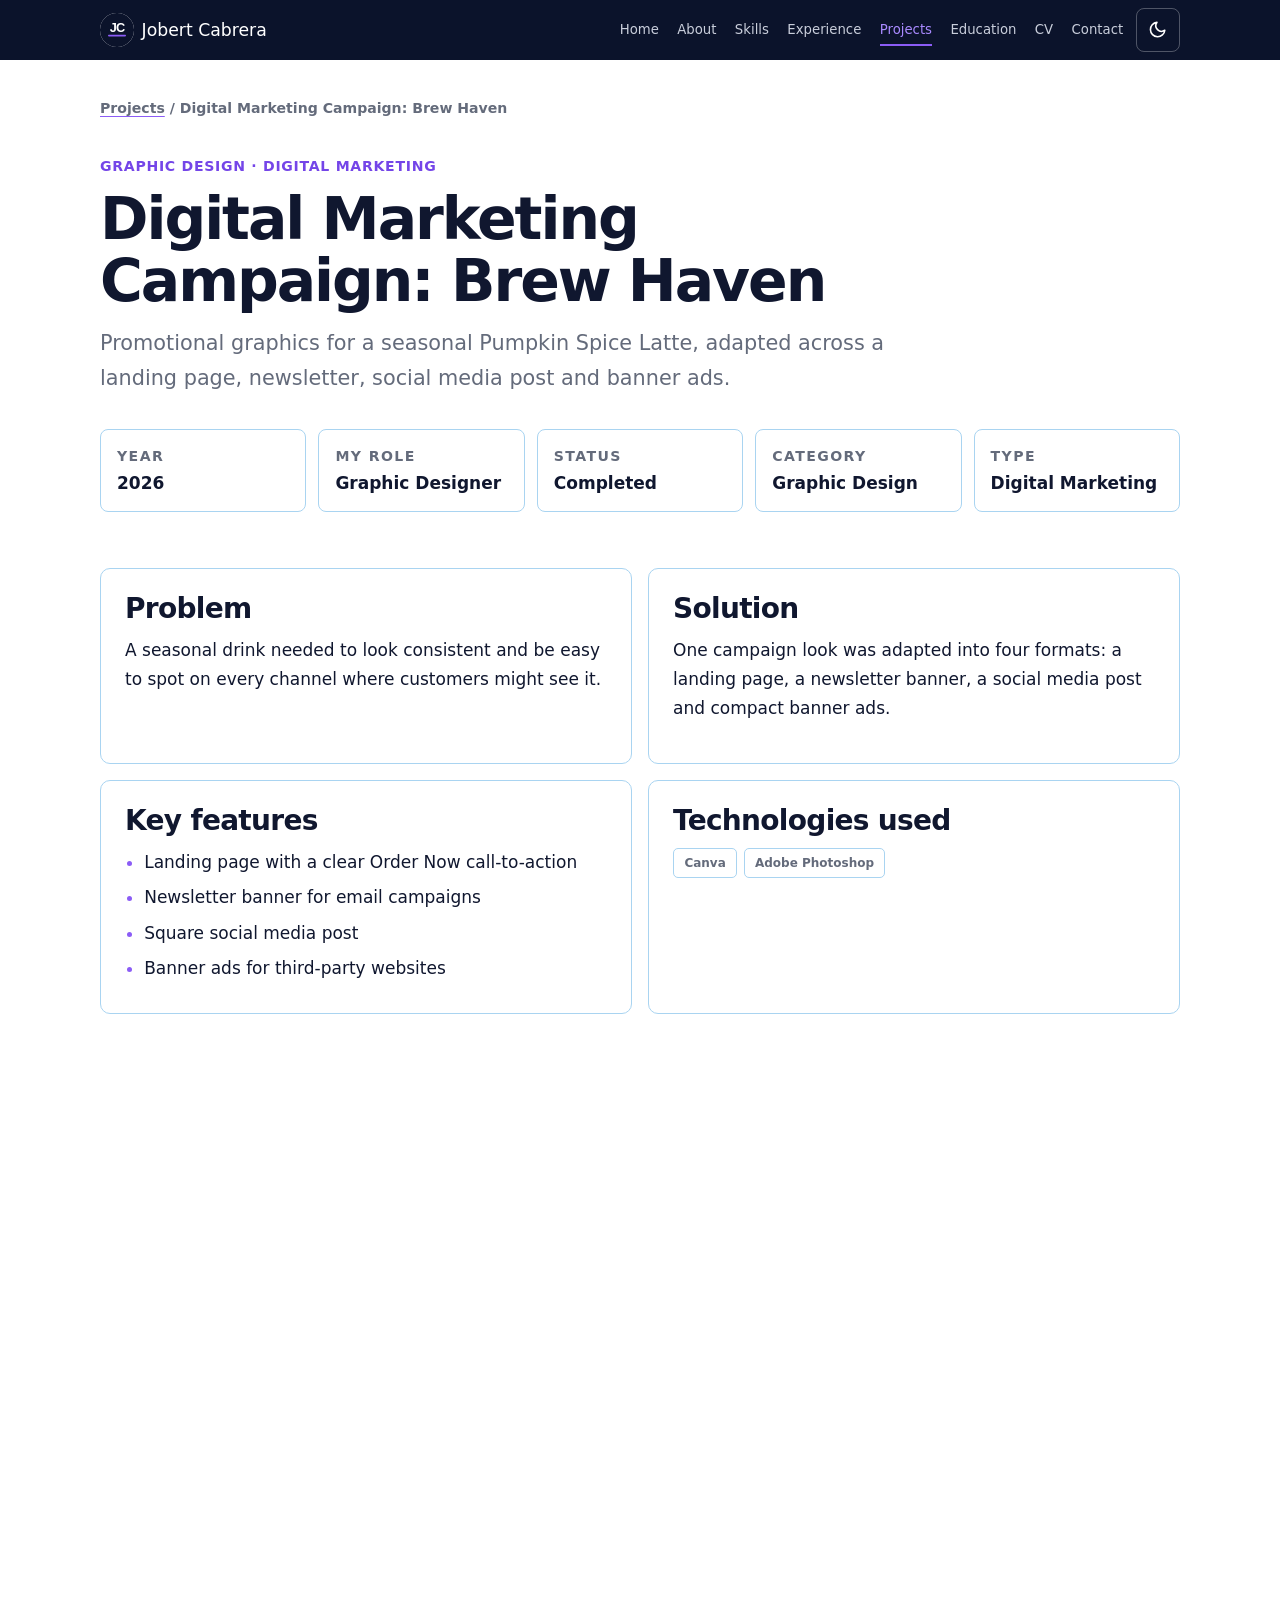
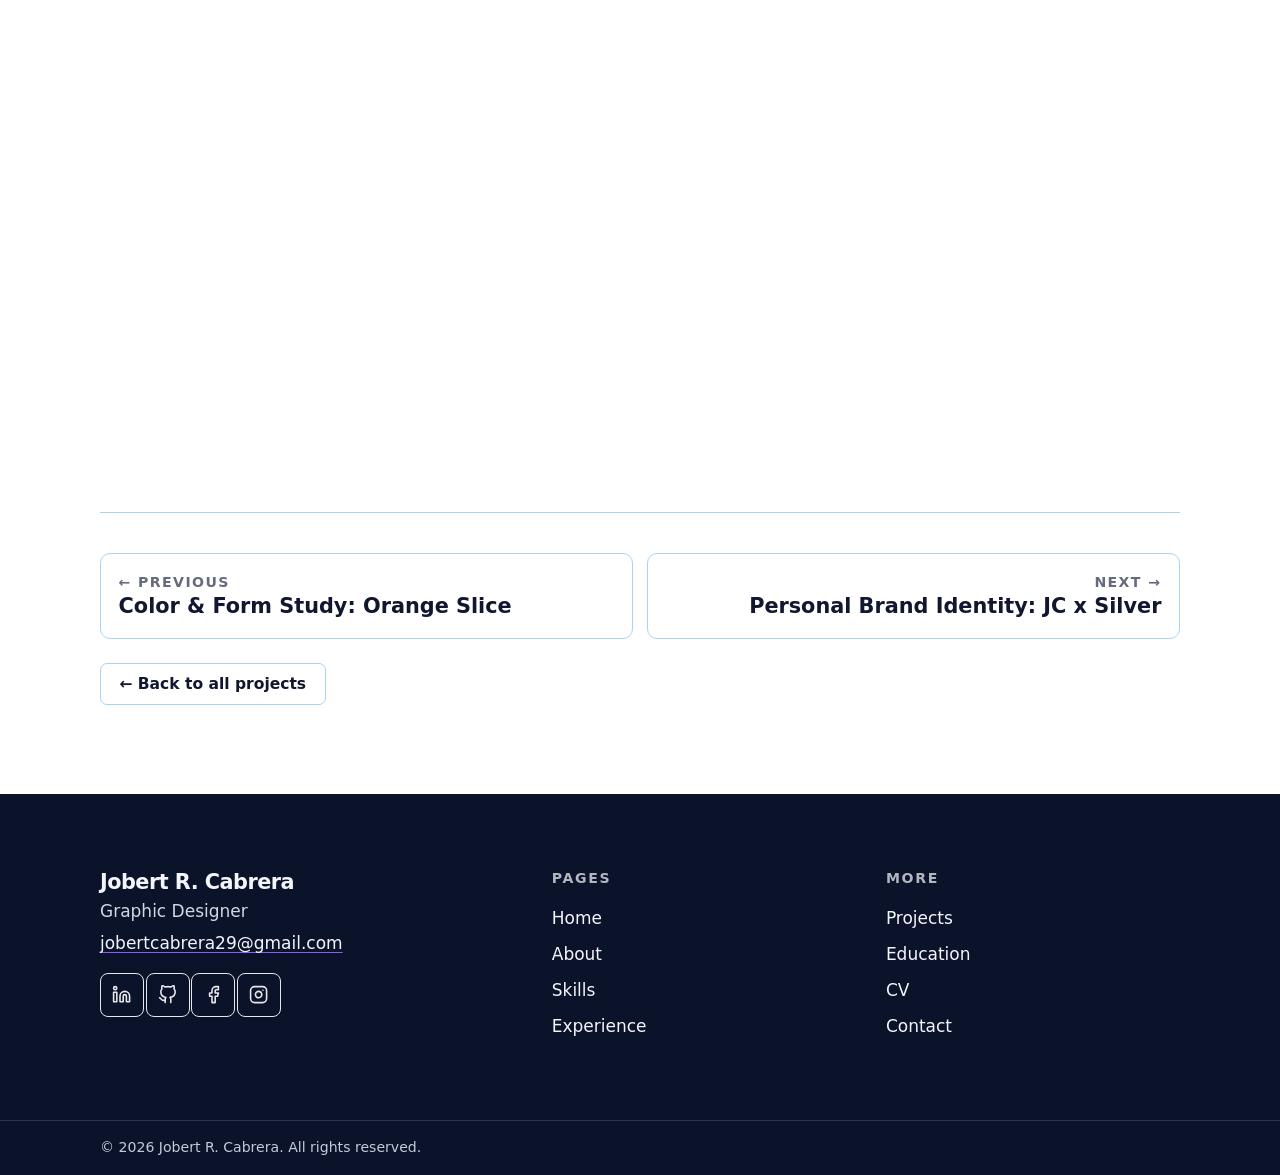
==== commit d56ca675: "Fix project page canonical and social URLs" ====
--- a/projects/brew-haven/index.html
+++ b/projects/brew-haven/index.html
@@ -6,13 +6,13 @@
 <title>Digital Marketing Campaign: Brew Haven | Jobert Cabrera</title>
 <meta name="description" content="Promotional graphics for a seasonal Pumpkin Spice Latte, adapted across a landing page, newsletter, social media post and banner ads.">
 <meta name="author" content="Jobert R. Cabrera">
-<link rel="canonical" href="https://YOUR-USERNAME.github.io/Web_Portfolio/projects/brew-haven/">
+<link rel="canonical" href="https://jobertcabrera.vercel.app/projects/brew-haven/">
 <meta property="og:type" content="website">
 <meta property="og:site_name" content="Jobert Cabrera Portfolio">
 <meta property="og:title" content="Digital Marketing Campaign: Brew Haven | Jobert Cabrera">
 <meta property="og:description" content="Promotional graphics for a seasonal Pumpkin Spice Latte, adapted across a landing page, newsletter, social media post and banner ads.">
-<meta property="og:url" content="https://YOUR-USERNAME.github.io/Web_Portfolio/projects/brew-haven/">
-<meta property="og:image" content="https://YOUR-USERNAME.github.io/Web_Portfolio/assets/og-image.jpg">
+<meta property="og:url" content="https://jobertcabrera.vercel.app/projects/brew-haven/">
+<meta property="og:image" content="https://jobertcabrera.vercel.app/assets/og-image.jpg">
 <meta property="og:image:width" content="1200">
 <meta property="og:image:height" content="630">
 <meta property="og:image:alt" content="Jobert Cabrera, graphic designer, with a selection of brand and campaign artwork">
--- a/css/style.css
+++ b/css/style.css
@@ -688,4 +688,187 @@
 
 .site-footer {
     margin-top: auto !important;
-}+}
+
+[data-theme="dark"] .cta-band .btn--primary {
+    background-color: var(--accent-strong) !important; /* Bright purple */
+    color: #ffffff !important; /* White text */
+    border-color: var(--accent-strong) !important;
+}
+
+[data-theme="dark"] .cta-band .btn--primary:hover {
+    background-color: #ffffff !important;
+    color: #0b132b !important;
+    border-color: #ffffff !important;
+}
+
+[data-theme="dark"] .cta-band .btn--ghost {
+    background-color: transparent !important;
+    color: #ffffff !important;
+    border-color: #ffffff !important;
+}
+
+
+/* SINGLE-PAGE + MOBILE SPACING POLISH */
+.brand__logo {
+    display: block;
+    width: 2.1rem;
+    height: 2.1rem;
+    flex: 0 0 auto;
+    object-fit: contain;
+    border-radius: 50%;
+    background: #fff;
+}
+html { scroll-padding-top: calc(var(--header-h) + 1rem); }
+main > section[id] { scroll-margin-top: calc(var(--header-h) + 1rem); }
+.certificate-preview {
+    margin-top: 1rem;
+    overflow: hidden;
+    border: 1px solid var(--line);
+    border-radius: 8px;
+    background: #fff;
+}
+.certificate-preview img { display: block; width: 100%; height: auto; }
+
+@media (max-width: 860px) {
+    body[data-page="home"] .hero { padding-block: 2rem 2.5rem; }
+    body[data-page="home"] .hero__grid {
+        display: grid;
+        grid-template-columns: minmax(0, 1fr);
+        gap: 1.5rem;
+        max-width: 42rem;
+    }
+    body[data-page="home"] .hero__grid > div:first-child {
+        padding: clamp(1.1rem, 4vw, 1.75rem);
+        text-align: center;
+    }
+    body[data-page="home"] .hero__role { margin-bottom: .6rem; }
+    body[data-page="home"] .hero h1 { font-size: clamp(2.25rem, 8vw, 3.2rem); }
+    body[data-page="home"] .hero__tagline { display: block; margin: .65rem auto; font-size: 1.2rem; }
+    body[data-page="home"] .hero__intro { margin: .85rem auto 1.2rem; text-align: center; }
+    body[data-page="home"] .hero .portrait {
+        display: block;
+        order: -1;
+        justify-self: center;
+        width: min(68vw, 16rem);
+    }
+    body[data-page="home"] .hero .portrait__frame { aspect-ratio: 1 / 1; border-radius: 50%; }
+    body[data-page="home"] .hero .portrait__badge { right: -1rem; bottom: .75rem; left: auto; }
+    .section { padding-block: 2.8rem; }
+    .section--tight { padding-block: 2rem; }
+    .section-head { margin-bottom: 1.35rem; }
+    .section-head h2 { font-size: clamp(1.55rem, 6vw, 2.1rem); line-height: 1.18; }
+    .about-grid { gap: 1.5rem; }
+    .about-grid .portrait { width: min(100%, 14rem); justify-self: center; }
+    .about-grid .portrait__frame { aspect-ratio: 4 / 5; border-radius: 2rem; }
+    .facts { margin-top: 1.5rem; }
+    .skill-groups, .card-grid { grid-template-columns: minmax(0, 1fr); gap: 1rem; }
+    .skill-group--wide { grid-column: auto; }
+    .timeline { margin-left: .25rem; padding-left: 1.5rem; }
+    .contact-grid { gap: 1.25rem; }
+    .info-panel { padding: 1.5rem; }
+    .cta-band { padding: 1.5rem; gap: 1rem; }
+}
+@media (max-width: 640px) {
+    :root { --gutter: 1rem; --header-h: 58px; }
+    .site-header__inner { min-height: var(--header-h); }
+    .brand { gap: .45rem; font-size: .95rem; }
+    .brand__logo { width: 1.9rem; height: 1.9rem; }
+    .nav { gap: .35rem; }
+    .nav__list { max-height: min(72vh, 34rem); overflow-y: auto; padding: .4rem 1rem 1rem; }
+    .nav__link { display: block; padding: .8rem .35rem; }
+    body[data-page="home"] .hero { padding-block: 1.5rem 2rem; }
+    body[data-page="home"] .hero__grid { gap: 1.1rem; }
+    body[data-page="home"] .hero .portrait { width: min(58vw, 13.5rem); }
+    body[data-page="home"] .hero .portrait__badge { right: -1.15rem; bottom: .35rem; font-size: .72rem; }
+    body[data-page="home"] .hero .btn-row { display: grid; grid-template-columns: 1fr; gap: .65rem; }
+    body[data-page="home"] .hero .btn-row .btn { width: 100%; justify-content: center; }
+    .section { padding-block: 2.35rem; }
+    .section--tight { padding-block: 1.5rem; }
+    .section-head { align-items: flex-start; margin-bottom: 1.1rem; }
+    .section-head .lede { margin-top: .5rem; }
+    .project-grid, .project-grid--featured { grid-template-columns: minmax(0, 1fr); gap: 1rem; }
+    .project-card { padding: .8rem; }
+    .project-card__media, .project-grid--featured .project-card__media { aspect-ratio: 1.35 / 1; }
+    .project-card__foot { flex-wrap: wrap; align-items: flex-start; }
+    .filter-selects { grid-template-columns: repeat(2, minmax(0, 1fr)); gap: .75rem; }
+    .filters { padding: .85rem; gap: .85rem; }
+    .filters__status { align-items: flex-start; }
+    .facts { grid-template-columns: minmax(0, 1fr); gap: 0; }
+    .facts dt { padding: .75rem 0 .1rem; border-bottom: 0; }
+    .facts dd { padding: 0 0 .75rem; }
+    .skill-list li { align-items: flex-start; }
+    .site-footer__grid { grid-template-columns: repeat(2, minmax(0, 1fr)); gap: 1rem; }
+    .site-footer__grid > div:first-child { grid-column: 1 / -1; }
+    .form { gap: 1rem; }
+    .form__row { grid-template-columns: minmax(0, 1fr); gap: 1rem; }
+    .cta-band { align-items: stretch; }
+    .cta-band .btn-row { width: 100%; display: grid; grid-template-columns: 1fr; }
+    .cta-band .btn { width: 100%; justify-content: center; }
+}
+@media (max-width: 380px) {
+    .filter-selects, .site-footer__grid { grid-template-columns: minmax(0, 1fr); }
+    .site-footer__grid > div:first-child { grid-column: auto; }
+    .brand { font-size: .88rem; }
+    .icon-btn { width: 2.3rem; height: 2.3rem; }
+}
+
+
+/* FOLLOW-UP POLISH — project details and mobile portrait */
+#project-detail {
+    max-width: 72rem;
+    margin-inline: auto;
+    padding-block: clamp(1.25rem, 3vw, 2.5rem) clamp(2.5rem, 6vw, 4.5rem);
+}
+#project-detail .crumbs { padding-top: 0; margin-bottom: clamp(1.25rem, 3vw, 2rem); }
+#project-detail .detail-head {
+    max-width: 50rem; margin: 0; padding-block: 0 clamp(1.25rem, 3vw, 2rem); text-align: left;
+}
+#project-detail .detail-head h1 {
+    max-width: 20ch; margin-bottom: .8rem; text-align: left;
+    font-size: clamp(2rem, 5vw, 3.65rem); line-height: 1.06; letter-spacing: -.035em;
+}
+#project-detail .detail-head .lede { max-width: 62ch; margin: 0; line-height: 1.7; }
+#project-detail .meta-grid {
+    grid-template-columns: repeat(auto-fit, minmax(min(100%, 10rem), 1fr));
+    gap: .75rem; border: 0; margin-bottom: clamp(2rem, 5vw, 3.5rem);
+}
+#project-detail .meta-grid div {
+    min-width: 0; padding: 1rem; border: 1px solid var(--line);
+    border-radius: var(--radius); background: var(--surface);
+}
+#project-detail .meta-grid dd { overflow-wrap: anywhere; line-height: 1.45; }
+#project-detail .detail-cols { gap: 1rem; margin-bottom: clamp(2.5rem, 6vw, 4rem); }
+#project-detail .detail-cols section {
+    min-width: 0; padding: clamp(1rem, 2.5vw, 1.5rem);
+    border: 1px solid var(--line); border-radius: var(--radius-lg); background: var(--surface);
+}
+#project-detail .detail-cols h2 { padding-top: 0; margin-bottom: .7rem; border-top: 0; font-size: var(--step-2); }
+#project-detail .detail-cols p, #project-detail .detail-cols li { line-height: 1.7; }
+#project-detail .detail-cols .tags { margin-top: .25rem; }
+#project-detail .gallery { gap: clamp(1rem, 2.5vw, 1.5rem); margin-bottom: clamp(2rem, 5vw, 3rem); }
+#project-detail .shot__btn { aspect-ratio: 4 / 3; border-radius: var(--radius-lg); background: var(--surface-2); }
+#project-detail .shot__btn img { object-fit: contain; }
+#project-detail .shot figcaption { display: grid; gap: .25rem; padding: .85rem .15rem 0; }
+#project-detail .shot figcaption span { line-height: 1.55; }
+#project-detail .pager { gap: .85rem; }
+#project-detail .pager a {
+    min-width: 0; padding: 1.1rem; border: 1px solid var(--line);
+    border-radius: var(--radius-lg); background: var(--surface); overflow-wrap: anywhere;
+}
+#project-detail .pager a:last-child { text-align: right; }
+#project-detail .pager a:hover { border-color: var(--accent); }
+#project-detail > p.mt-4 { margin-top: 1.5rem; }
+@media (max-width: 860px) {
+    body[data-page="home"] .hero .portrait__badge { display: none; }
+}
+@media (max-width: 640px) {
+    #project-detail { padding-top: 1.25rem; }
+    #project-detail .detail-head h1 { font-size: clamp(1.9rem, 8vw, 2.7rem); }
+    #project-detail .meta-grid { grid-template-columns: repeat(2, minmax(0, 1fr)); }
+    #project-detail .meta-grid div { padding: .85rem; }
+    #project-detail .detail-cols { grid-template-columns: minmax(0, 1fr); gap: .8rem; }
+    #project-detail .gallery { grid-template-columns: minmax(0, 1fr); }
+    #project-detail .pager { grid-template-columns: minmax(0, 1fr); }
+    #project-detail .pager a:last-child { text-align: left; }
+}
